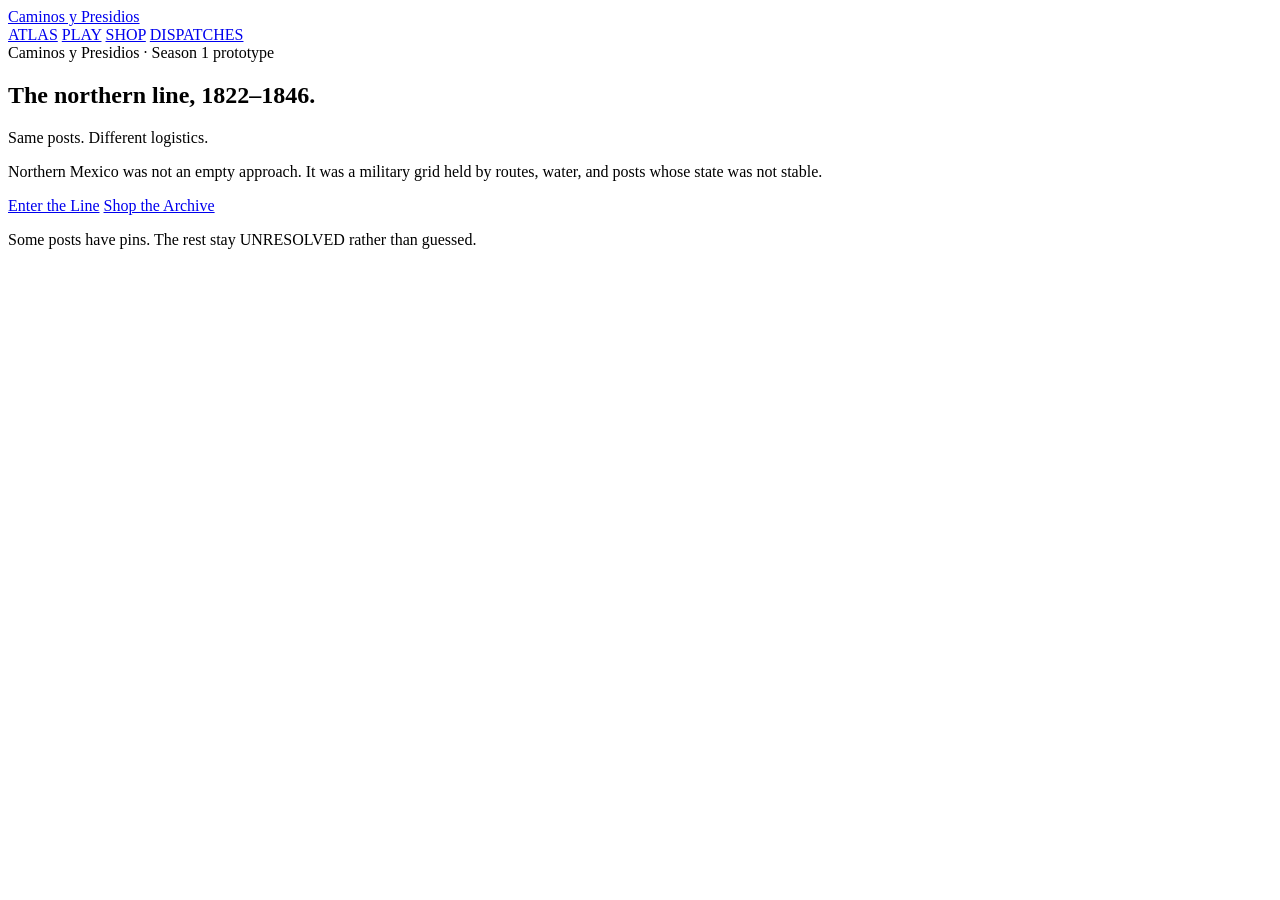
==== index.html @ 38f91f98 "Add homepage" ====
<!DOCTYPE html>
<html lang="en">
<head>
  <meta charset="utf-8" />
  <meta name="viewport" content="width=device-width, initial-scale=1" />
  <title>Caminos y Presidios</title>
  <link rel="stylesheet" href="styles.css" />
</head>
<body>
  <header class="site-header">
    <a class="brand" href="index.html">Caminos y Presidios</a>
    <nav>
      <a href="atlas/index.html">ATLAS</a>
      <a href="play/index.html">PLAY</a>
      <a href="shop.html">SHOP</a>
      <a href="dispatches.html">DISPATCHES</a>
    </nav>
  </header>
  <section class="hero">
    <div class="hero-copy">
      <div class="eyebrow">Caminos y Presidios · Season 1 prototype</div>
      <h1>The northern line, 1822–1846.</h1>
      <p class="sub">Same posts. Different logistics.</p>
      <p class="body">Northern Mexico was not an empty approach. It was a military grid held by routes, water, and posts whose state was not stable.</p>
      <div class="ctas">
        <a class="btn solid" href="play/index.html">Enter the Line</a>
        <a class="btn" href="shop.html">Shop the Archive</a>
      </div>
      <p class="fine">Some posts have pins. The rest stay UNRESOLVED rather than guessed.</p>
    </div>
  </section>
</body>
</html>
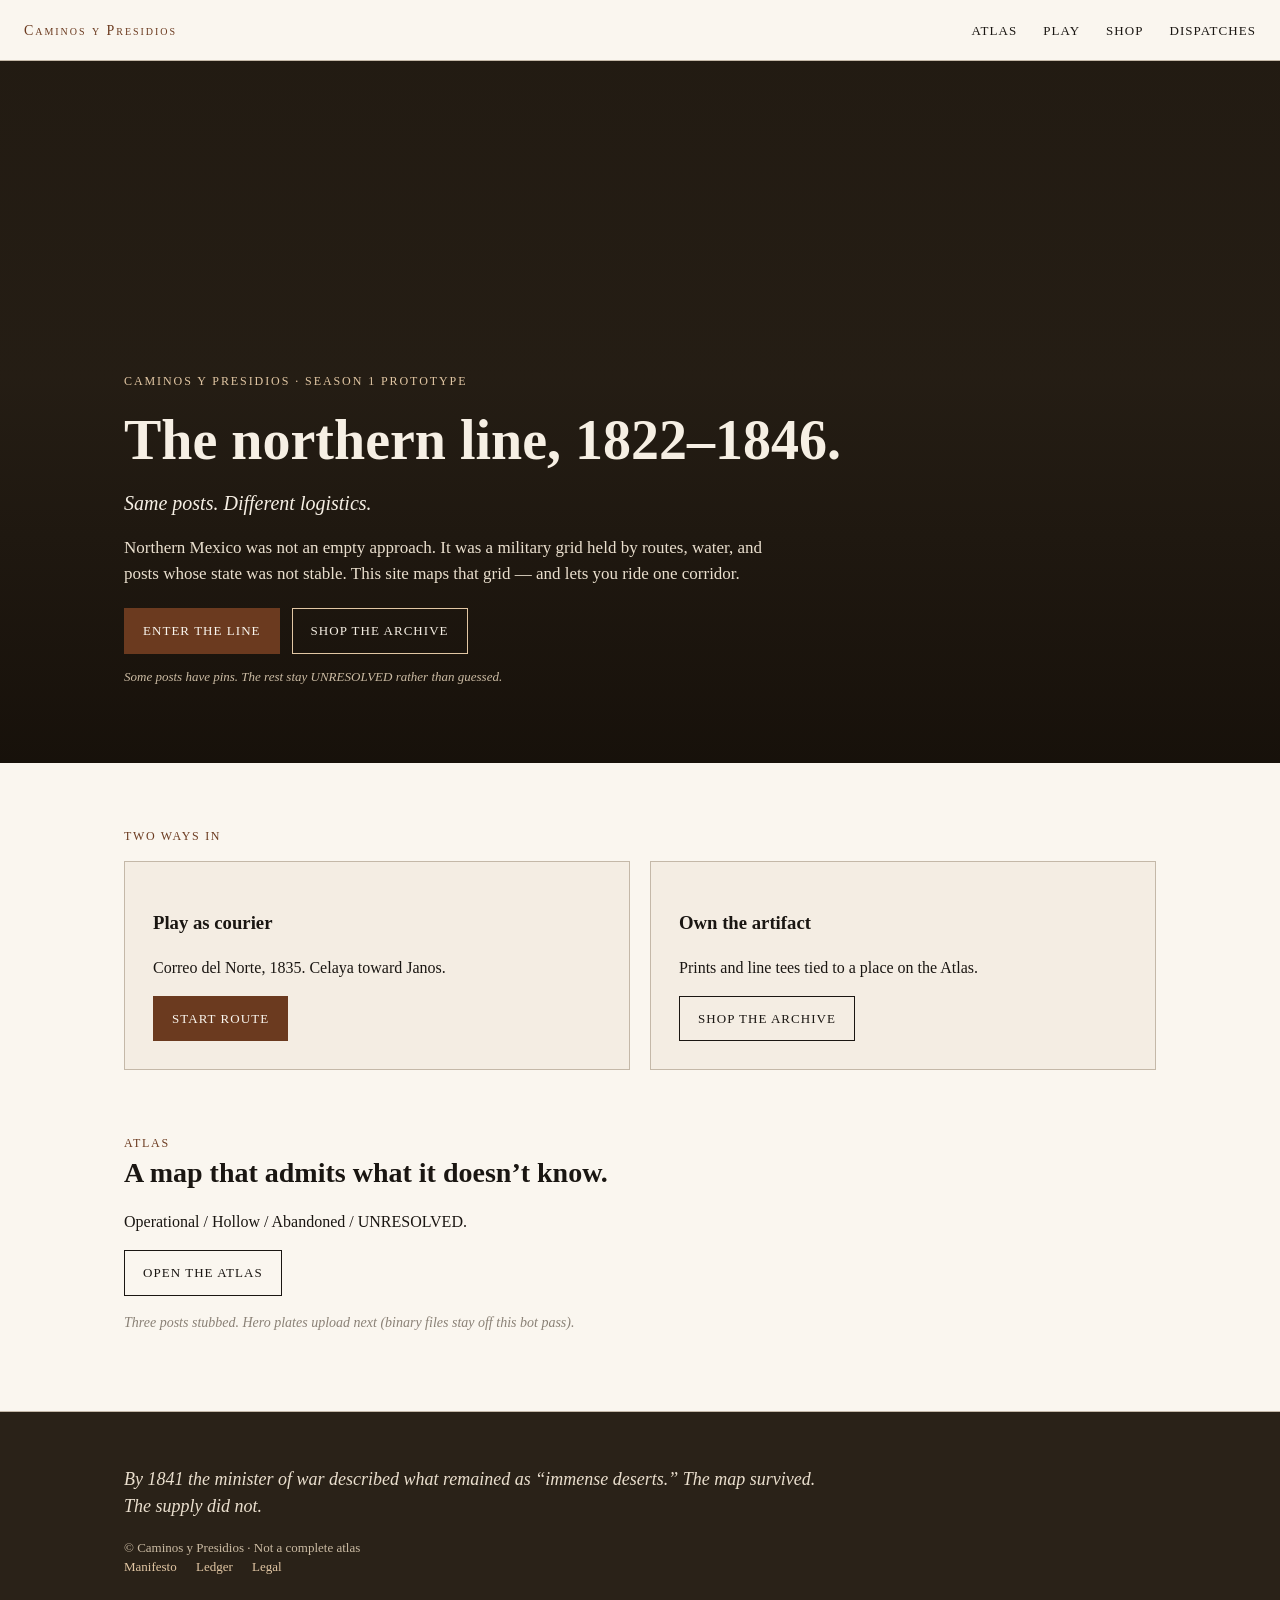
==== commit 4d2f7f87: "Restore full homepage copy" ====
--- a/index.html
+++ b/index.html
@@ -3,7 +3,7 @@
 <head>
   <meta charset="utf-8" />
   <meta name="viewport" content="width=device-width, initial-scale=1" />
-  <title>Caminos y Presidios</title>
+  <title>Caminos y Presidios · The northern line, 1822–1846</title>
   <link rel="stylesheet" href="styles.css" />
 </head>
 <body>
@@ -17,11 +17,12 @@
     </nav>
   </header>
   <section class="hero">
+    <div class="hero-scrim"></div>
     <div class="hero-copy">
       <div class="eyebrow">Caminos y Presidios · Season 1 prototype</div>
       <h1>The northern line, 1822–1846.</h1>
       <p class="sub">Same posts. Different logistics.</p>
-      <p class="body">Northern Mexico was not an empty approach. It was a military grid held by routes, water, and posts whose state was not stable.</p>
+      <p class="body">Northern Mexico was not an empty approach. It was a military grid held by routes, water, and posts whose state was not stable. This site maps that grid — and lets you ride one corridor.</p>
       <div class="ctas">
         <a class="btn solid" href="play/index.html">Enter the Line</a>
         <a class="btn" href="shop.html">Shop the Archive</a>
@@ -29,5 +30,24 @@
       <p class="fine">Some posts have pins. The rest stay UNRESOLVED rather than guessed.</p>
     </div>
   </section>
+  <section class="section"><div class="wrap">
+    <div class="kicker">Two ways in</div>
+    <div class="grid2" style="margin-top:16px">
+      <article class="card"><h3>Play as courier</h3><p>Correo del Norte, 1835. Celaya toward Janos.</p><a class="btn solid" href="play/chapter-1.html">Start route</a></article>
+      <article class="card"><h3>Own the artifact</h3><p>Prints and line tees tied to a place on the Atlas.</p><a class="btn" href="shop.html" style="color:var(--ink);border-color:var(--ink)">Shop the archive</a></article>
+    </div>
+  </div></section>
+  <section class="section" style="padding-top:0"><div class="wrap">
+    <div class="kicker">Atlas</div>
+    <h2>A map that admits what it doesn’t know.</h2>
+    <p>Operational / Hollow / Abandoned / UNRESOLVED.</p>
+    <p><a class="btn" href="atlas/index.html" style="color:var(--ink);border-color:var(--ink)">Open the Atlas</a></p>
+    <p class="note">Three posts stubbed. Hero plates upload next (binary files stay off this bot pass).</p>
+  </div></section>
+  <footer><div class="wrap">
+    <p class="quote">By 1841 the minister of war described what remained as “immense deserts.” The map survived. The supply did not.</p>
+    <p class="meta">© Caminos y Presidios · Not a complete atlas<br />
+      <a href="manifesto.html">Manifesto</a> <a href="ledger.html">Ledger</a> <a href="legal.html">Legal</a></p>
+  </div></footer>
 </body>
 </html>
--- a/styles.css
+++ b/styles.css
@@ -0,0 +1 @@
+:root{--ink:#1a1612;--rust:#6b3a1f;--sand:#f4ede3;--line:#c4b8a8;--fog:#8a8176;--cream:#faf6ef}*{box-sizing:border-box}html,body{margin:0;padding:0}body{font-family:Palatino,"Times New Roman",serif;color:var(--ink);background:var(--cream);line-height:1.5}a{color:var(--rust);text-decoration:none}a:hover{text-decoration:underline}.wrap{max-width:1080px;margin:0 auto;padding:0 24px}.site-header{display:flex;align-items:center;justify-content:space-between;padding:18px 24px;border-bottom:1px solid var(--line);background:var(--cream);position:sticky;top:0;z-index:10}.brand{font-variant:small-caps;letter-spacing:.14em;font-size:14px;color:var(--rust)}nav a{margin-left:22px;font-size:13px;letter-spacing:.08em;color:var(--ink)}.hero{position:relative;min-height:78vh;display:flex;align-items:flex-end;background:#2a2218}.hero-slider{position:absolute;inset:0}.hero-slider img{position:absolute;inset:0;width:100%;height:100%;object-fit:cover;opacity:0;transition:opacity 1.2s ease}.hero-slider img.on{opacity:1}.hero-scrim{position:absolute;inset:0;background:linear-gradient(to top,rgba(20,14,8,.86),rgba(20,14,8,.25) 55%,rgba(20,14,8,.35))}.hero-copy{position:relative;z-index:2;color:#f6efe4;padding:0 24px 64px;max-width:1080px;margin:0 auto;width:100%}.eyebrow{font-size:12px;letter-spacing:.16em;text-transform:uppercase;color:#e2c7a4}.hero h1{font-size:clamp(32px,5vw,56px);margin:8px 0 6px;font-weight:600}.hero .sub{font-style:italic;font-size:20px;margin:0 0 16px}.hero .body{max-width:640px;font-size:17px;color:#eadfce}.ctas{display:flex;gap:12px;flex-wrap:wrap;margin:22px 0 10px}.btn{display:inline-block;padding:12px 18px;border:1px solid #e2c7a4;color:#f6efe4;letter-spacing:.08em;font-size:13px;text-transform:uppercase}.btn.solid{background:var(--rust);border-color:var(--rust);color:#faf6ef}.fine{font-size:13px;color:#cbbba3;font-style:italic}.section{padding:64px 0}.section h2{font-size:28px;margin:0 0 10px}.kicker{font-size:12px;letter-spacing:.14em;text-transform:uppercase;color:var(--rust)}.grid2{display:grid;grid-template-columns:1fr 1fr;gap:20px}.card{background:var(--sand);border:1px solid var(--line);padding:28px}.states{display:grid;grid-template-columns:repeat(4,1fr);gap:12px;margin-top:18px}.state{background:#fff;border:1px solid var(--line);padding:14px;font-size:14px}.state b{display:block;margin-bottom:4px}.feature{display:grid;grid-template-columns:280px 1fr;gap:28px;align-items:center}.feature img{width:100%;height:360px;object-fit:cover;object-position:top;border:1px solid var(--line)}.price{font-size:20px;margin:8px 0}.note{font-size:14px;color:var(--fog);font-style:italic}footer{border-top:1px solid var(--line);padding:36px 24px 48px;background:#2a2218;color:#eadfce}footer .quote{max-width:720px;font-style:italic;font-size:18px}footer .meta{margin-top:18px;font-size:13px;color:#cbbba3}footer a{color:#e2c7a4;margin-right:16px}.page-hero{padding:48px 0 12px}.badge{display:inline-block;font-size:11px;letter-spacing:.12em;text-transform:uppercase;border:1px solid var(--line);padding:4px 8px;color:var(--fog)}.block{margin:22px 0;padding:20px;background:var(--sand);border:1px solid var(--line)}.block h3{margin:0 0 8px;font-size:14px;letter-spacing:.1em;text-transform:uppercase;color:var(--rust)}@media(max-width:800px){.grid2,.feature,.states{grid-template-columns:1fr}}
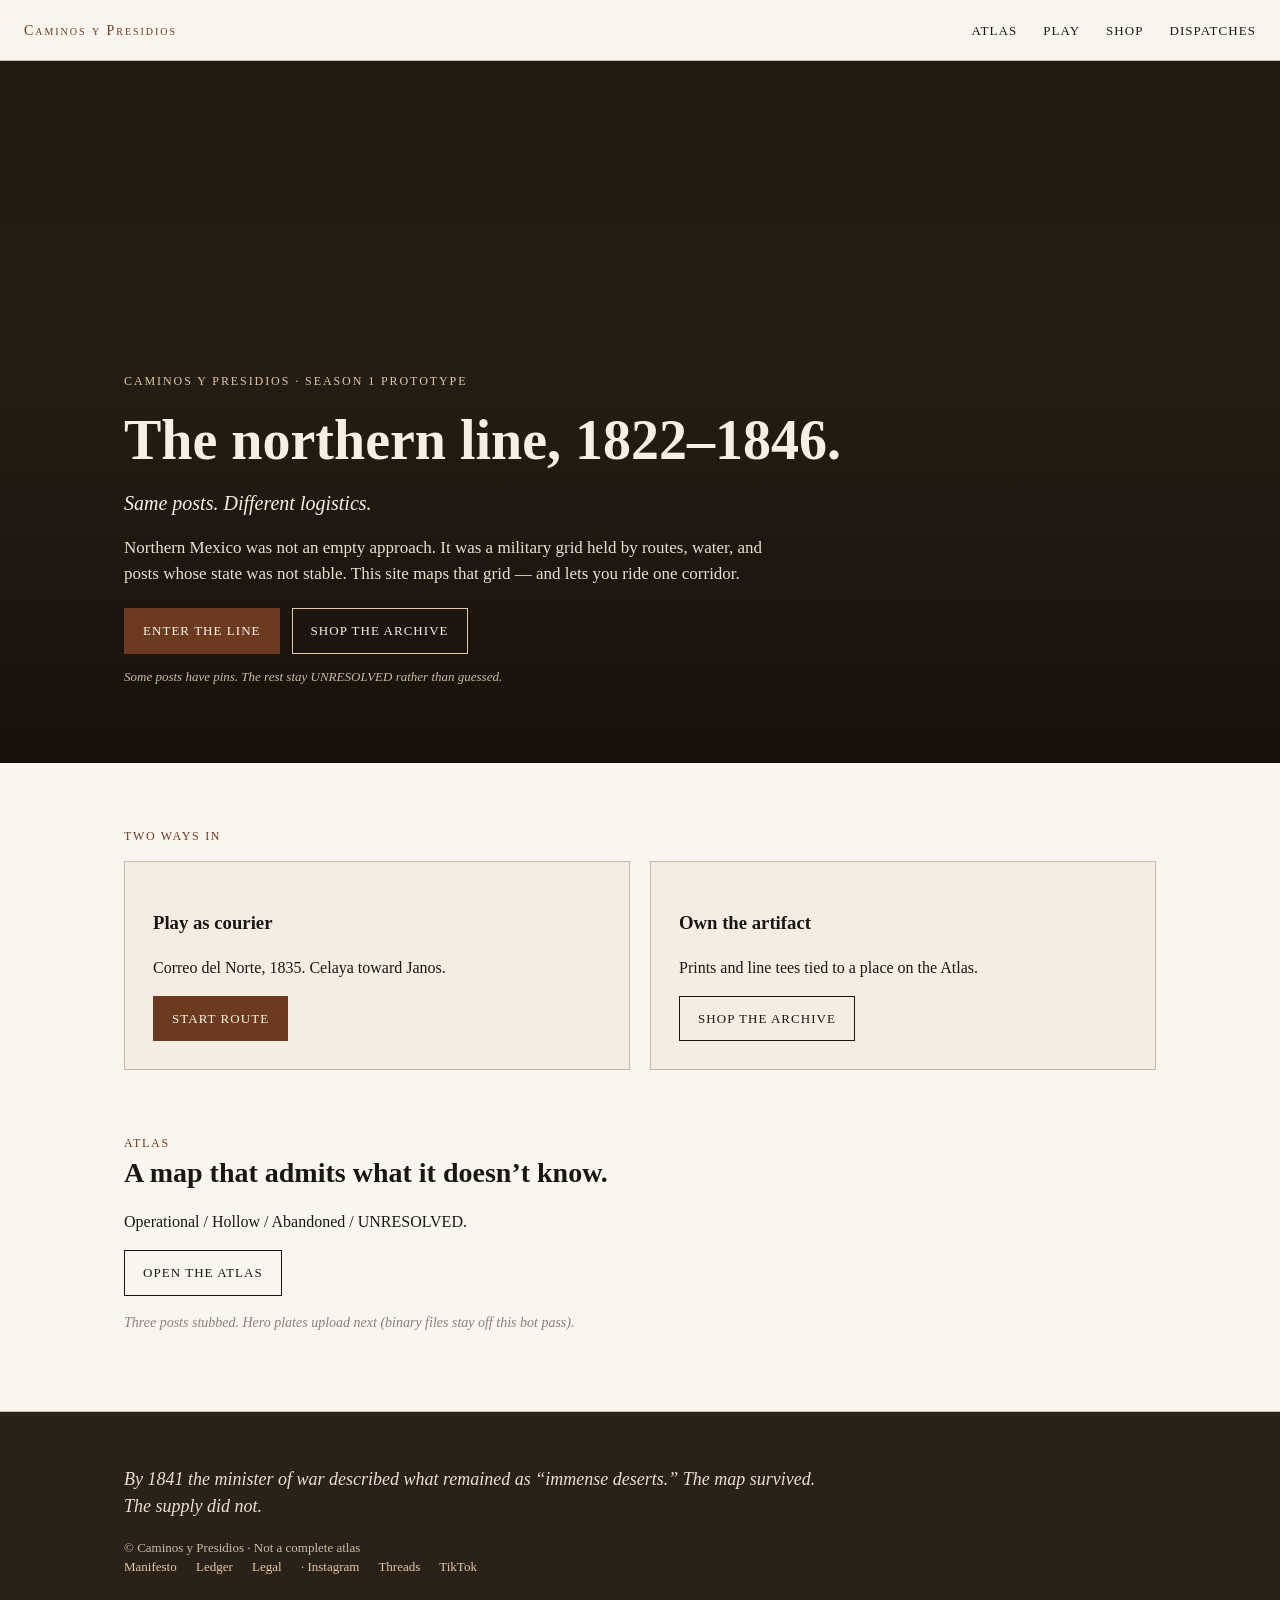
==== commit 6e494c92: "Add Instagram Threads TikTok links Co-authored-by: eaedgaraguirre-stack <324541474+eaedgaraguirre-st" ====
--- a/index.html
+++ b/index.html
@@ -47,7 +47,10 @@
   <footer><div class="wrap">
     <p class="quote">By 1841 the minister of war described what remained as “immense deserts.” The map survived. The supply did not.</p>
     <p class="meta">© Caminos y Presidios · Not a complete atlas<br />
-      <a href="manifesto.html">Manifesto</a> <a href="ledger.html">Ledger</a> <a href="legal.html">Legal</a></p>
+      <a href="manifesto.html">Manifesto</a> <a href="ledger.html">Ledger</a> <a href="legal.html">Legal</a> ·
+      <a href="https://www.instagram.com/caminospresidios" target="_blank" rel="noopener noreferrer">Instagram</a>
+      <a href="https://www.threads.com/@caminosypresidios" target="_blank" rel="noopener noreferrer">Threads</a>
+      <a href="https://www.tiktok.com/@caminosypresidios" target="_blank" rel="noopener noreferrer">TikTok</a></p>
   </div></footer>
 </body>
 </html>
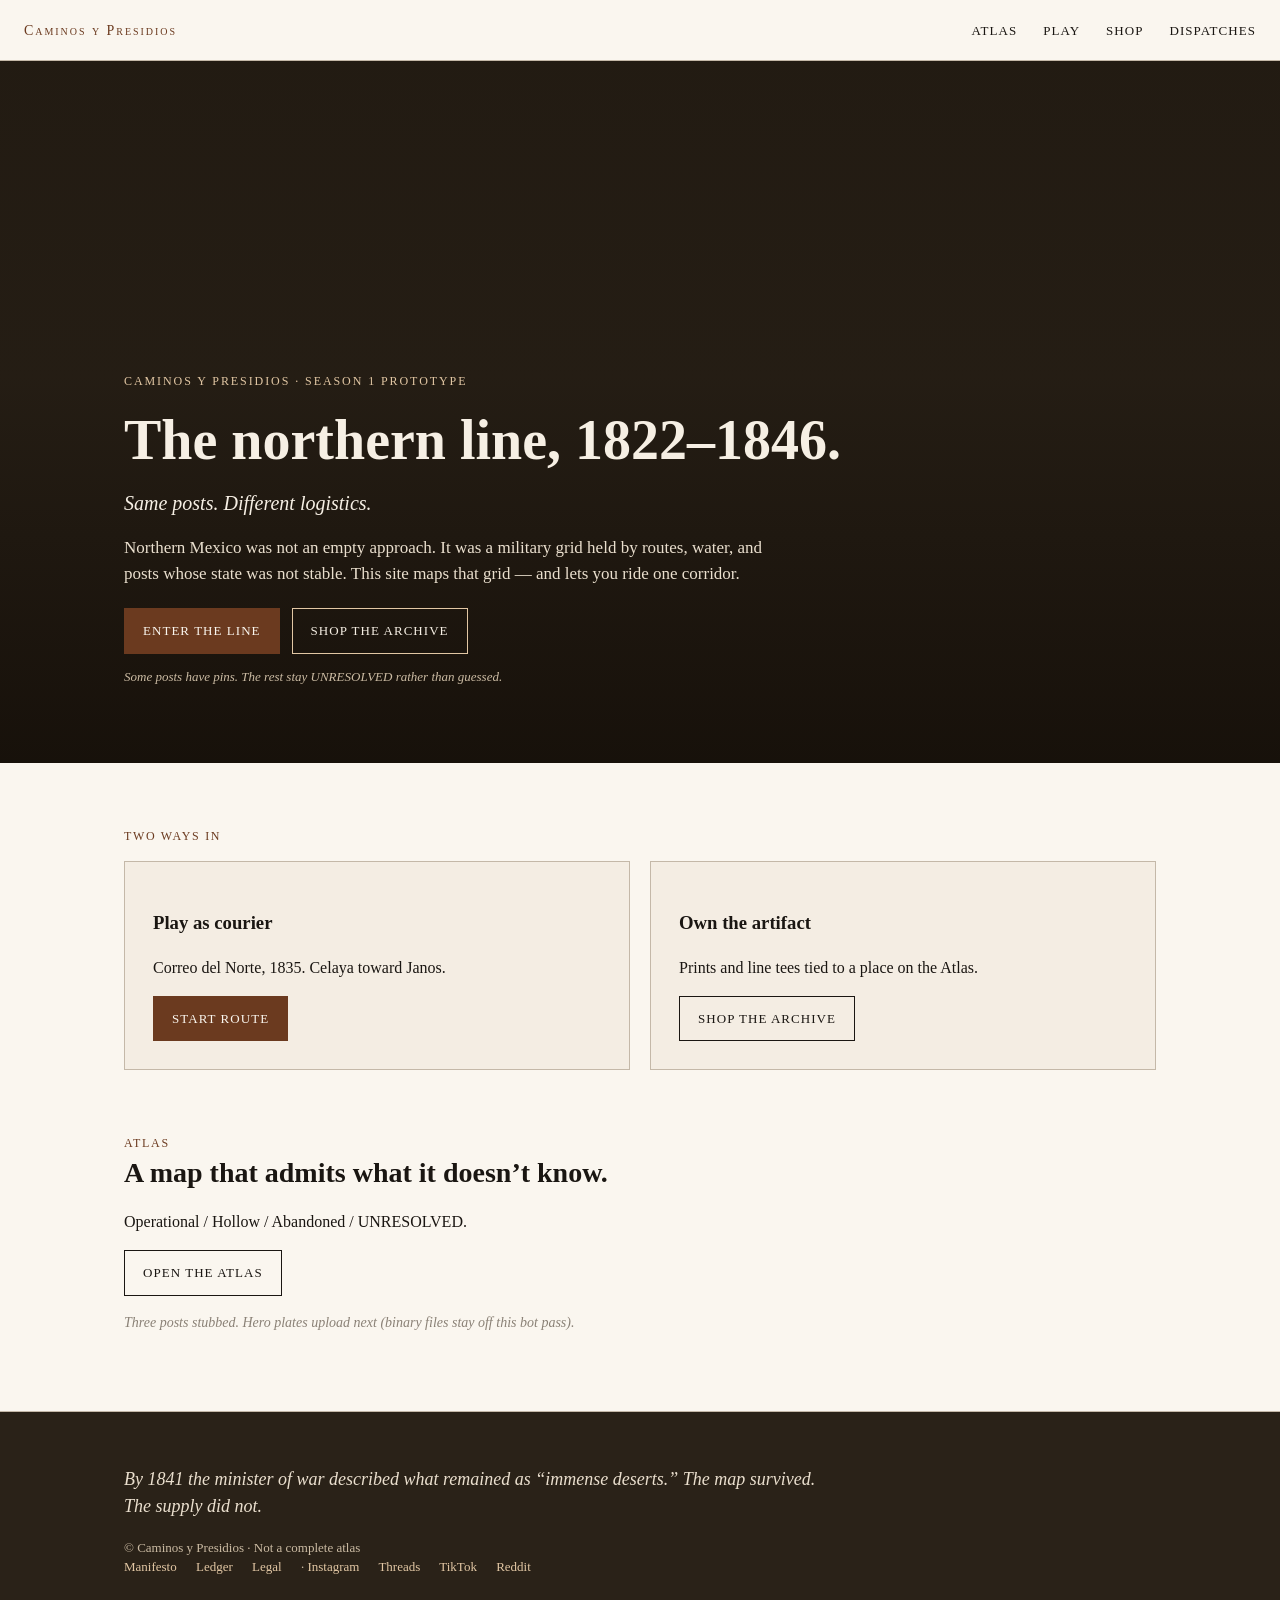
==== commit 516e0139: "Add Reddit social link Co-authored-by: eaedgaraguirre-stack <324541474+eaedgaraguirre-stack@users.no" ====
--- a/index.html
+++ b/index.html
@@ -50,7 +50,8 @@
       <a href="manifesto.html">Manifesto</a> <a href="ledger.html">Ledger</a> <a href="legal.html">Legal</a> ·
       <a href="https://www.instagram.com/caminospresidios" target="_blank" rel="noopener noreferrer">Instagram</a>
       <a href="https://www.threads.com/@caminosypresidios" target="_blank" rel="noopener noreferrer">Threads</a>
-      <a href="https://www.tiktok.com/@caminosypresidios" target="_blank" rel="noopener noreferrer">TikTok</a></p>
+      <a href="https://www.tiktok.com/@caminosypresidios" target="_blank" rel="noopener noreferrer">TikTok</a>
+      <a href="https://www.reddit.com/u/OddNegotiation9227/s/6Y6dg2adzh" target="_blank" rel="noopener noreferrer">Reddit</a></p>
   </div></footer>
 </body>
 </html>
